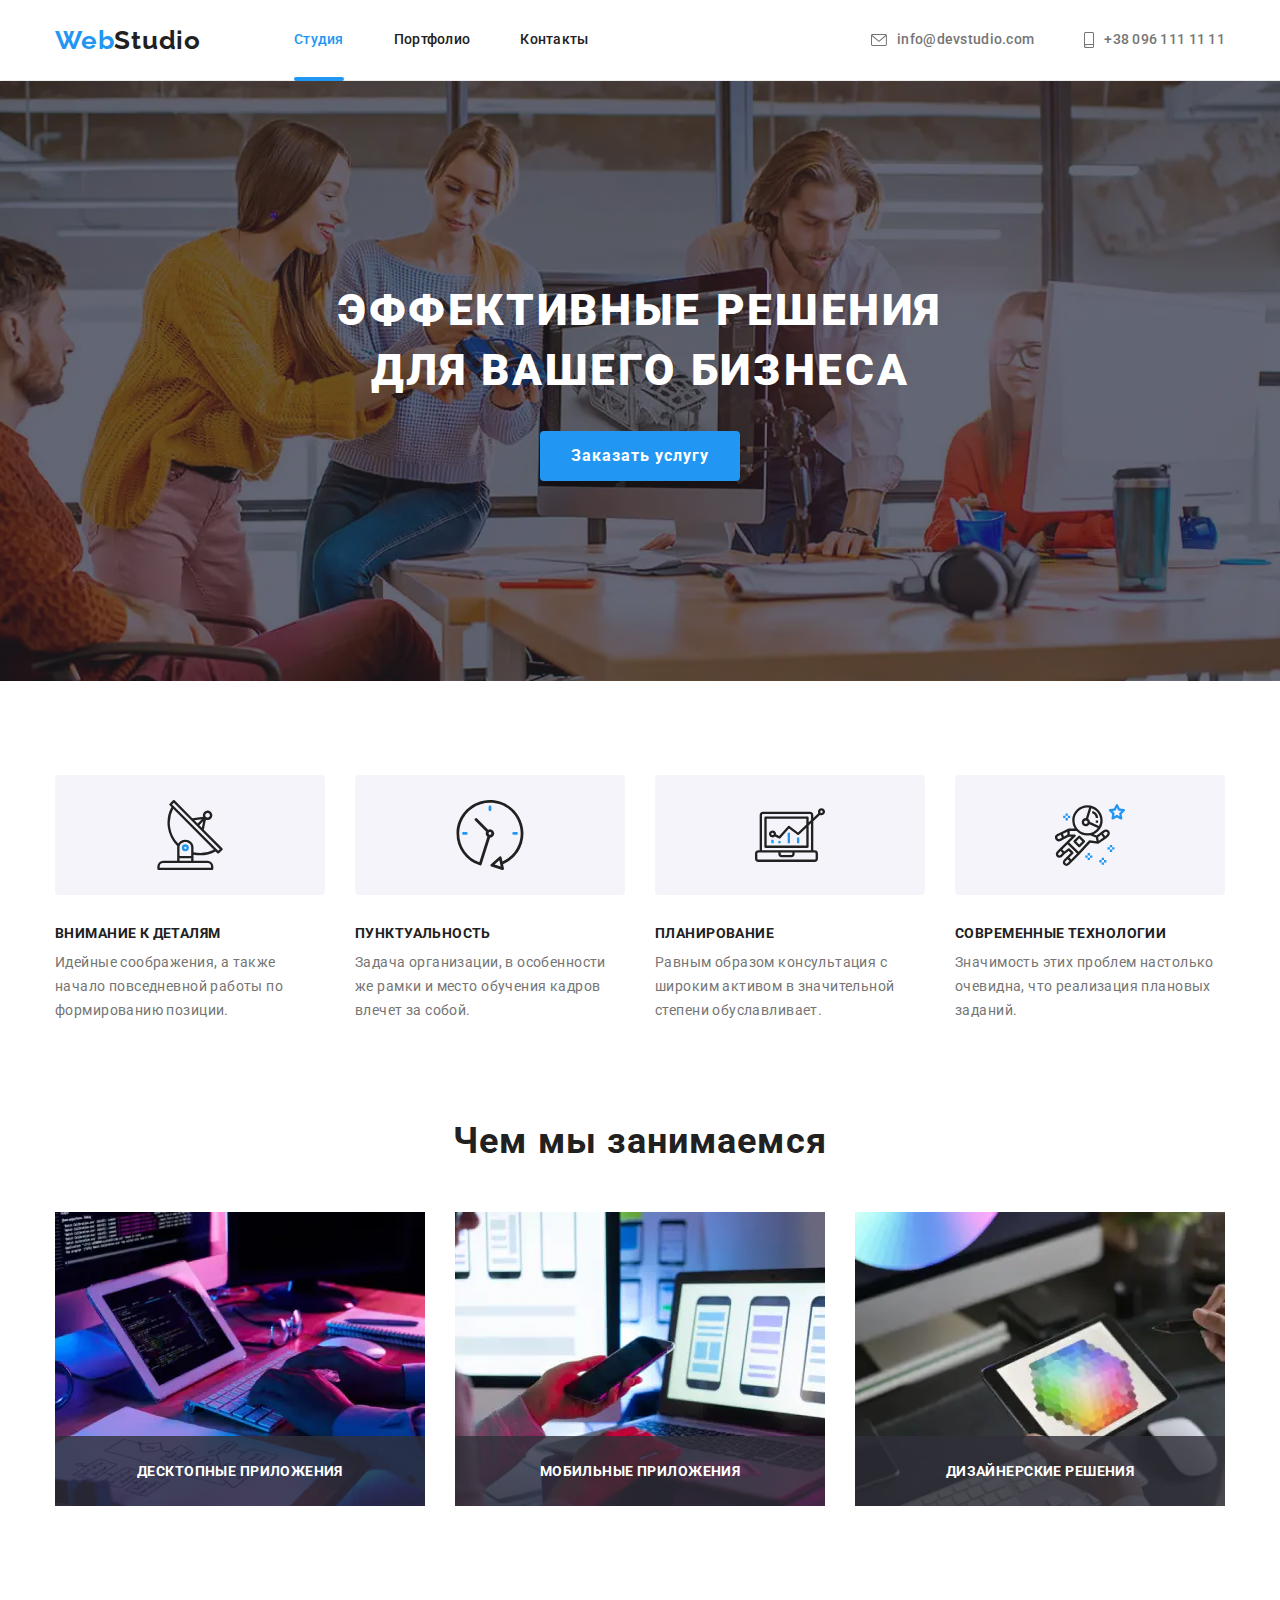
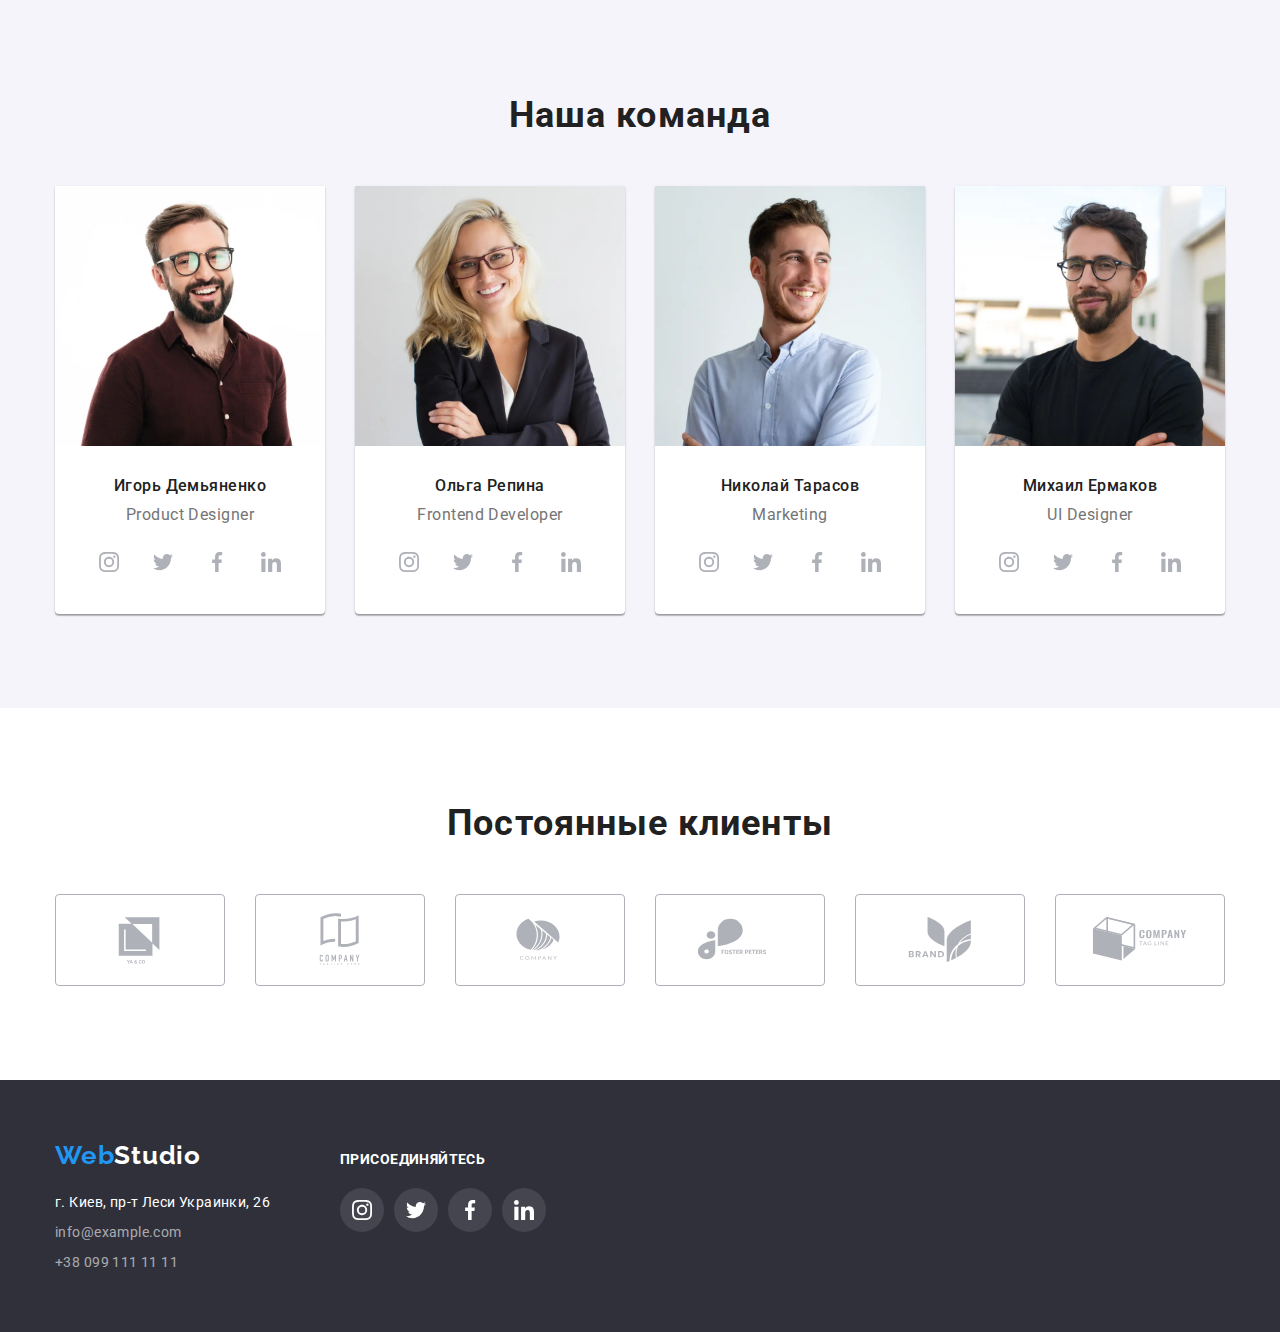
==== index.html @ 67940de2 "Initial commit" ====
<!DOCTYPE html>
<html lang="ru">
	<head>
		<meta charset="UTF-8" />
		<meta http-equiv="X-UA-Compatible" content="IE=edge" />
		<meta name="viewport" content="width=device-width, initial-scale=1.0" />
		<!-- Include modern-normalize -->
		<link
			rel="stylesheet"
			href="https://cdnjs.cloudflare.com/ajax/libs/modern-normalize/1.0.0/modern-normalize.min.css"
		/>
		<!-- Include fonts -->
		<link rel="preconnect" href="https://fonts.googleapis.com" />
		<link rel="preconnect" href="https://fonts.gstatic.com" crossorigin />
		<link
			href="https://fonts.googleapis.com/css2?family=Raleway:wght@700&family=Roboto:wght@400;500;700;900&display=swap"
			rel="stylesheet"
		/>
		<!-- Include my stylesheet -->
		<link rel="stylesheet" href="styles/styles.css" />
		<title>Студия</title>
	</head>
	<body>
		<!--Header-->
		<header class="header">
			<div class="container header-container">
				<nav class="nav">
					<a href="./index.html" class="logo" lang="en">
						<span class="logo-color">Web</span>Studio
					</a>
					<ul class="list nav-list">
						<li class="nav-list-item"><a href="./index.html" class="link nav-link current">Студия</a></li>
						<li class="nav-list-item"><a href="./portfolio.html" class="link nav-link">Портфолио</a></li>
						<li class="nav-list-item"><a href="#contacts" class="link nav-link">Контакты</a></li>
					</ul>
				</nav>
				<ul class="list header-contact-list">
					<li class="header-contact-item">
						<a href="mailto:info@devstudio.com" class="link header-mail" lang="en">
							<svg class="icon header-contact-icon" width="16" height="12">
								<use href="./images/sprite/icons.svg#icon-mail"></use>
							</svg>
							info@devstudio.com
						</a>
					</li>
					<li class="header-contact-item">
						<a href="tel:+380961111111" class="link header-phone">
							<svg class="icon header-contact-icon" width="10" height="16">
								<use href="./images/sprite/icons.svg#icon-phone"></use>
							</svg>
							+38 096 111 11 11
						</a>
					</li>
				</ul>
			</div>
		</header>
		<!--Main container-->
		<main class="main">
			<!--Hero section-->
			<section class="hero-section">
				<div class="container">
					<h1 class="hero-title">Эффективные решения для вашего бизнеса</h1>
					<button type="button" class="btn modal-btn" data-modal-open>Заказать услугу</button>
				</div>
			</section>
			<!--peculiarities list-->
			<section class="section peculiarities-section">
				<div class="container">
					<ul class="list peculiarities-list">
						<li class="peculiarities-list-item">
							<div class="peculiarities-icon-conteiner">
								<svg class="peculiarities-icon" width="70" height="70">
									<use href="./images/sprite/icons.svg#icon-peculiarities1"></use>
								</svg>
							</div>
							<h3 class="peculiarities-title">Внимание к деталям</h3>
							<p class="peculiarities-text">
								Идейные соображения, а также начало повседневной работы по формированию позиции.
							</p>
						</li>
						<li class="peculiarities-list-item">
							<div class="peculiarities-icon-conteiner">
								<svg class="peculiarities-icon" width="70" height="70">
									<use href="./images/sprite/icons.svg#icon-peculiarities2"></use>
								</svg>
							</div>
							<h3 class="peculiarities-title">Пунктуальность</h3>
							<p class="peculiarities-text">
								Задача организации, в особенности же рамки и место обучения кадров влечет за собой.
							</p>
						</li>
						<li class="peculiarities-list-item">
							<div class="peculiarities-icon-conteiner">
								<svg class="peculiarities-icon" width="70" height="70">
									<use href="./images/sprite/icons.svg#icon-peculiarities3"></use>
								</svg>
							</div>
							<h3 class="peculiarities-title">Планирование</h3>
							<p class="peculiarities-text">
								Равным образом консультация с широким активом в значительной степени обуславливает.
							</p>
						</li>
						<li class="peculiarities-list-item">
							<div class="peculiarities-icon-conteiner">
								<svg class="peculiarities-icon" width="70" height="70">
									<use href="./images/sprite/icons.svg#icon-peculiarities4"></use>
								</svg>
							</div>
							<h3 class="peculiarities-title">Современные технологии</h3>
							<p class="peculiarities-text">
								Значимость этих проблем настолько очевидна, что реализация плановых заданий.
							</p>
						</li>
					</ul>
				</div>
			</section>
			<!--activity section-->
			<section class="section activity-section">
				<div class="container">
					<h2 class="section-title">Чем мы занимаемся</h2>
					<ul class="list activity-list">
						<li class="activity-item">
							<img src="./images/activity/activity_img_1.webp" alt="Процесс кодинга" class="activity-img" />
							<div class="activity-overlay">
								<h3 class="activity-item-title">Десктопные приложения</h3>
							</div>
						</li>
						<li class="activity-item">
							<img src="./images/activity/activity_img_2.webp" alt="Выбор дизайна" class="activity-img" />
							<div class="activity-overlay">
								<h3 class="activity-item-title">Мобильные приложения</h3>
							</div>
						</li>
						<li class="activity-item">
							<img src="./images/activity/activity_img_3.webp" alt="Подбор цвета" class="activity-img" />
							<div class="activity-overlay">
								<h3 class="activity-item-title">Дизайнерские решения</h3>
							</div>
						</li>
					</ul>
				</div>
			</section>
			<!--section team-->
			<section class="section team-section">
				<div class="container"></div>
				<h2 class="section-title">Наша команда</h2>
				<ul class="list team-list">
					<li class="team-item">
						<img src="./images/employee/employee_photo_1.webp" alt="Игорь Демьяненко" class="employee-photo" />
						<h3 class="employee-name">Игорь Демьяненко</h3>
						<p class="profession" lang="en">Product Designer</p>
						<ul class="list social-list">
							<li class="social-item">
								<a class="link social-link" href="#" target="_blank" rel="noopener noreferrer">
									<svg class="icon team-social-icon" width="20" height="20">
										<use href="./images/sprite/icons.svg#icon-instagram"></use>
									</svg>
								</a>
							</li>
							<li class="social-item">
								<a class="link social-link" href="#" target="_blank" rel="noopener noreferrer">
									<svg class="icon team-social-icon" width="20" height="20">
										<use href="./images/sprite/icons.svg#icon-twitter"></use>
									</svg>
								</a>
							</li>
							<li class="social-item">
								<a class="link social-link" href="#" target="_blank" rel="noopener noreferrer">
									<svg class="icon team-social-icon" width="20" height="20">
										<use href="./images/sprite/icons.svg#icon-facebook"></use>
									</svg>
								</a>
							</li>
							<li class="social-item">
								<a class="link social-link" href="#" target="_blank" rel="noopener noreferrer">
									<svg class="icon team-social-icon" width="20" height="20">
										<use href="./images/sprite/icons.svg#icon-linkedin"></use>
									</svg>
								</a>
							</li>
						</ul>
					</li>
					<li class="team-item">
						<img src="./images/employee/employee_photo_2.webp" alt="Ольга Репина" class="employee-photo" />
						<h3 class="employee-name">Ольга Репина</h3>
						<p class="profession" lang="en">Frontend Developer</p>
						<ul class="list social-list">
							<li class="social-item">
								<a class="link social-link" href="#" target="_blank" rel="noopener noreferrer">
									<svg class="icon team-social-icon" width="20" height="20">
										<use href="./images/sprite/icons.svg#icon-instagram"></use>
									</svg>
								</a>
							</li>
							<li class="social-item">
								<a class="link social-link" href="#" target="_blank" rel="noopener noreferrer">
									<svg class="icon team-social-icon" width="20" height="20">
										<use href="./images/sprite/icons.svg#icon-twitter"></use>
									</svg>
								</a>
							</li>
							<li class="social-item">
								<a class="link social-link" href="#" target="_blank" rel="noopener noreferrer">
									<svg class="icon team-social-icon" width="20" height="20">
										<use href="./images/sprite/icons.svg#icon-facebook"></use>
									</svg>
								</a>
							</li>
							<li class="social-item">
								<a class="link social-link" href="#" target="_blank" rel="noopener noreferrer">
									<svg class="icon team-social-icon" width="20" height="20">
										<use href="./images/sprite/icons.svg#icon-linkedin"></use>
									</svg>
								</a>
							</li>
						</ul>
					</li>
					<li class="team-item">
						<img src="./images/employee/employee_photo_3.webp" alt="Николай Тарасов" class="employee-photo" />
						<h3 class="employee-name">Николай Тарасов</h3>
						<p class="profession" lang="en">Marketing</p>
						<ul class="list social-list">
							<li class="social-item">
								<a class="link social-link" href="#" target="_blank" rel="noopener noreferrer">
									<svg class="icon team-social-icon" width="20" height="20">
										<use href="./images/sprite/icons.svg#icon-instagram"></use>
									</svg>
								</a>
							</li>
							<li class="social-item">
								<a class="link social-link" href="#" target="_blank" rel="noopener noreferrer">
									<svg class="icon team-social-icon" width="20" height="20">
										<use href="./images/sprite/icons.svg#icon-twitter"></use>
									</svg>
								</a>
							</li>
							<li class="social-item">
								<a class="link social-link" href="#" target="_blank" rel="noopener noreferrer">
									<svg class="icon team-social-icon" width="20" height="20">
										<use href="./images/sprite/icons.svg#icon-facebook"></use>
									</svg>
								</a>
							</li>
							<li class="social-item">
								<a class="link social-link" href="#" target="_blank" rel="noopener noreferrer">
									<svg class="icon team-social-icon" width="20" height="20">
										<use href="./images/sprite/icons.svg#icon-linkedin"></use>
									</svg>
								</a>
							</li>
						</ul>
					</li>
					<li class="team-item">
						<img src="./images/employee/employee_photo_4.webp" alt="Михаил Ермаков" class="employee-photo" />
						<h3 class="employee-name">Михаил Ермаков</h3>
						<p class="profession" lang="en">UI Designer</p>
						<ul class="list social-list">
							<li class="social-item">
								<a class="link social-link" href="#" target="_blank" rel="noopener noreferrer">
									<svg class="icon team-social-icon" width="20" height="20">
										<use href="./images/sprite/icons.svg#icon-instagram"></use>
									</svg>
								</a>
							</li>
							<li class="social-item">
								<a class="link social-link" href="#" target="_blank" rel="noopener noreferrer">
									<svg class="icon team-social-icon" width="20" height="20">
										<use href="./images/sprite/icons.svg#icon-twitter"></use>
									</svg>
								</a>
							</li>
							<li class="social-item">
								<a class="link social-link" href="#" target="_blank" rel="noopener noreferrer">
									<svg class="icon team-social-icon" width="20" height="20">
										<use href="./images/sprite/icons.svg#icon-facebook"></use>
									</svg>
								</a>
							</li>
							<li class="social-item">
								<a class="link social-link" href="#" target="_blank" rel="noopener noreferrer">
									<svg class="icon team-social-icon" width="20" height="20">
										<use href="./images/sprite/icons.svg#icon-linkedin"></use>
									</svg>
								</a>
							</li>
						</ul>
					</li>
				</ul>
			</section>
			<!-- client section -->
			<section class="section">
				<div class="container">
					<h2 class="section-title">Постоянные клиенты</h2>
					<ul class="list client-list">
						<li class="client-item">
							<a class="client-link" href="#" target="_blank" rel="noopener noreferrer">
								<svg class="client-icon" width="106" height="60">
									<use href="./images/sprite/icons.svg#icon-client1"></use>
								</svg>
							</a>
						</li>
						<li class="client-item">
							<a class="client-link" href="#" target="_blank" rel="noopener noreferrer">
								<svg class="client-icon" width="106" height="60">
									<use href="./images/sprite/icons.svg#icon-client2"></use>
								</svg>
							</a>
						</li>
						<li class="client-item">
							<a class="client-link" href="#" target="_blank" rel="noopener noreferrer">
								<svg class="client-icon" width="106" height="60">
									<use href="./images/sprite/icons.svg#icon-client3"></use>
								</svg>
							</a>
						</li>
						<li class="client-item">
							<a class="client-link" href="#" target="_blank" rel="noopener noreferrer">
								<svg class="client-icon" width="106" height="60">
									<use href="./images/sprite/icons.svg#icon-client4"></use>
								</svg>
							</a>
						</li>
						<li class="client-item">
							<a class="client-link" href="#" target="_blank" rel="noopener noreferrer">
								<svg class="client-icon" width="106" height="60">
									<use href="./images/sprite/icons.svg#icon-client5"></use>
								</svg>
							</a>
						</li>
						<li class="client-item">
							<a class="client-link" href="#" target="_blank" rel="noopener noreferrer">
								<svg class="client-icon" width="106" height="60">
									<use href="./images/sprite/icons.svg#icon-client6"></use>
								</svg>
							</a>
						</li>
					</ul>
				</div>
			</section>
		</main>
		<!--Footer-->
		<footer class="footer">
			<div class="container footer-container">
				<div class="footer-contacts">
					<a href="./index.html" class="logo footer-logo" lang="en">
						<span class="logo-color">Web</span>Studio
					</a>
					<address class="studio-address" id="contacts">
						<ul class="list footer-list">
							<li class="footer-list-item">
								<a
									href="https://goo.gl/maps/4ytS35TBkh3mrS6fA"
									target="_blank"
									rel="noopener noreferrer"
									class="link address"
								>
									г. Киев, пр-т Леси Украинки, 26
								</a>
							</li>
							<li class="footer-list-item">
								<a href="mailto:info@example.com" class="link footer-mail" lang="en">info@example.com</a>
							</li>
							<li class="footer-list-item">
								<a href="tel:+380991111111" class="link footer-phone">+38 099 111 11 11</a>
							</li>
						</ul>
					</address>
				</div>
				<div class="footer-social">
					<h3 class="footer-social-title">присоединяйтесь</h3>
					<ul class="list social-list">
						<li class="social-item">
							<a class="link social-link" href="#" target="_blank" rel="noopener noreferrer">
								<svg class="icon footer-social-icon" width="20" height="20">
									<use href="./images/sprite/icons.svg#icon-instagram"></use>
								</svg>
							</a>
						</li>
						<li class="social-item">
							<a class="link social-link" href="#" target="_blank" rel="noopener noreferrer">
								<svg class="icon footer-social-icon" width="20" height="20">
									<use href="./images/sprite/icons.svg#icon-twitter"></use>
								</svg>
							</a>
						</li>
						<li class="social-item">
							<a class="link social-link" href="#" target="_blank" rel="noopener noreferrer">
								<svg class="icon footer-social-icon" width="20" height="20">
									<use href="./images/sprite/icons.svg#icon-facebook"></use>
								</svg>
							</a>
						</li>
						<li class="social-item">
							<a class="link social-link" href="#" target="_blank" rel="noopener noreferrer">
								<svg class="icon footer-social-icon" width="20" height="20">
									<use href="./images/sprite/icons.svg#icon-linkedin"></use>
								</svg>
							</a>
						</li>
					</ul>
				</div>
			</div>
		</footer>
		<!-- backdrop and modal window -->
		<div class="backdrop is-hidden" data-modal>
			<div class="modal-window">
				<button class="close-modal" type="button" data-modal-close>
					<svg class="icon footer-social-icon" width="18" height="18">
						<use href="./images/sprite/icons.svg#icon-close"></use>
					</svg>
				</button>
			</div>
		</div>
		<!-- Include js -->
		<script src="./js/modal.js"></script>
	</body>
</html>
---- styles/styles.css ----
/* CSS variables */
:root {
	--main-text-color: #212121;
	--hover-link-color: #2196f3;
	--white: #ffffff;
	--dark-bg: #2f303a;
	--grey-text-color: #757575;
	--team-section-bg: #f5f4fa;
	--client-icon: #afb1b8;
	/* animation variables */
	--anim-dur: 250ms;
	--anim-func: cubic-bezier(0.4, 0, 0.2, 1);
}
/* Global styles */
*,
*::before,
*::after {
	margin: 0;
	padding: 0;
}
body {
	font-family: "Roboto", sans-serif;
	font-style: normal;
	color: var(--main-text-color);
}
.link {
	color: var(--main-text-color);
	outline: none;
	text-decoration: none;
	transition: color var(--anim-dur) var(--anim-func);
}
.link:hover,
.link:focus {
	color: var(--hover-link-color);
}
.btn {
	cursor: pointer;
}
.container {
	width: 1200px;
	margin: 0 auto;
	padding: 0 15px;
}
.section {
	padding: 94px 0;
}
.section:last-child {
	padding-bottom: 94px;
}
.list {
	list-style-type: none;
	padding: 0;
}
.social-list {
	display: flex;
	max-width: 206px;
}
.peculiarities-list-item:not(:first-child),
.activity-item:not(:first-child),
.team-item:not(:first-child),
.client-item:not(:first-child) {
	margin-left: 30px;
}
.social-item:not(:first-child) {
	margin-left: 10px;
}
.icon {
	display: block;
	line-height: 1;
}
.section-title {
	font-weight: 700;
	font-size: 36px;
	line-height: 1.17;
	text-align: center;
	letter-spacing: 0.03em;
	margin-bottom: 50px;
}
.social-link {
	display: block;
	background-color: rgba(255, 255, 255, 0.1);
	border-radius: 50%;
	padding: 12px;
	outline: none;
	transition: background-color var(--anim-dur) var(--anim-func);
}
.social-link:hover,
.social-link:focus {
	background-color: var(--hover-link-color);
}
/* Header styles */
.header {
	border-bottom: 1px solid #ececec;
}
.header-container {
	display: flex;
	align-items: center;
	justify-content: space-between;
}
.logo {
	font-family: "Raleway", sans-serif;
	font-weight: 700;
	font-size: 26px;
	line-height: 1.19;
	letter-spacing: 0.03em;
	color: var(--main-text-color);
	text-decoration: none;
}
.logo-color {
	color: var(--hover-link-color);
}
.nav {
	display: flex;
	align-items: center;
	min-height: 31px;
}
.nav-list {
	display: flex;
	margin-left: 93px;
}
.nav-list-item:not(:first-child) {
	margin-left: 50px;
}
.nav-link {
	display: block;
	font-weight: 500;
	font-size: 14px;
	line-height: 1.14;
	letter-spacing: 0.02em;
	padding: 32px 0;
}
.current {
	color: var(--hover-link-color);
	position: relative;
}
.current::after {
	content: "";
	position: absolute;
	bottom: -1px;
	left: 0;
	width: 100%;
	height: 4px;
	background: var(--hover-link-color);
	border-radius: 2px;
}
.header-contact-list {
	display: flex;
}
.header-contact-item:not(:first-child) {
	margin-left: 50px;
}
.header-contact-icon {
	margin-right: 10px;
	fill: var(--grey-text-color);
	transition: fill var(--anim-dur) var(--anim-func);
}
.link:hover .header-contact-icon,
.link:focus .header-contact-icon {
	fill: var(--hover-link-color);
}
.header-mail,
.header-phone {
	display: flex;
	align-items: center;
	font-weight: 500;
	font-size: 14px;
	line-height: 1.14;
	letter-spacing: 0.02em;
	color: var(--grey-text-color);
}
/* Main section styles */
/* Order section */
.hero-section {
	background-image: linear-gradient(rgba(47, 48, 58, 0.4), rgba(47, 48, 58, 0.4)), url(../images/hero/hero-bg.webp);
	background-repeat: no-repeat;
	background-position: center;
	background-size: cover;
	background-color: #c4c4c4;
	padding: 200px 0;
	max-width: 1600px;
	margin: 0 auto;
}
.hero-title {
	width: 696px;
	font-weight: 900;
	font-size: 44px;
	line-height: 1.36;
	text-align: center;
	letter-spacing: 0.06em;
	text-transform: uppercase;
	color: var(--white);
	margin: 0 auto;
}
.modal-btn {
	display: block;
	width: 200px;
	height: 50px;
	background-color: var(--hover-link-color);
	box-shadow: 0px 4px 4px rgba(0, 0, 0, 0.15);
	border: none;
	border-radius: 4px;
	font-weight: 700;
	font-size: 16px;
	line-height: 1.88;
	text-align: center;
	letter-spacing: 0.06em;
	color: var(--white);
	margin: 30px auto 0 auto;
	transition: background-color var(--anim-dur) var(--anim-func);
}
.modal-btn:hover {
	background-color: #188ce8;
}
/* Peculiarities list */
.peculiarities-section {
	padding-bottom: 0;
}
.peculiarities-list {
	display: flex;
}
.peculiarities-list-item {
	max-width: 270px;
}
.peculiarities-icon-conteiner {
	display: flex;
	padding: 25px 100px;
	background: #f5f4fa;
	border-radius: 4px;
}
.peculiarities-icon {
	display: block;
}
.peculiarities-title {
	font-weight: 700;
	font-size: 14px;
	line-height: 1.15;
	letter-spacing: 0.03em;
	text-transform: uppercase;
	margin-top: 30px;
}
.peculiarities-text {
	font-size: 14px;
	line-height: 1.71;
	letter-spacing: 0.03em;
	color: var(--grey-text-color);
	margin-top: 10px;
	min-height: 75px;
}
/* activity section */
.activity-list {
	display: flex;
	flex-basis: 100%;
}
.activity-item {
	position: relative;
}
.activity-img {
	display: block;
	width: 100%;
	height: auto;
}
.activity-overlay {
	position: absolute;
	left: 0;
	bottom: 0;
	width: 100%;
	padding: 27px 0;
	background: rgba(47, 48, 58, 0.8);
}
.activity-item-title {
	font-weight: 700;
	font-size: 14px;
	line-height: 16px;
	text-align: center;
	letter-spacing: 0.03em;
	text-transform: uppercase;
	color: var(--white);
}
/* team section */
.team-section {
	display: flex;
	flex-direction: column;
	align-items: center;
	background: var(--team-section-bg);
	min-width: 100%;
}
.team-list {
	display: flex;
}
.team-item {
	max-width: 270px;
	background: var(--white);
	/* material shadow v1 */
	box-shadow: 0px 1px 3px rgba(0, 0, 0, 0.12), 0px 1px 1px rgba(0, 0, 0, 0.14), 0px 2px 1px rgba(0, 0, 0, 0.2);
	border-radius: 0px 0px 4px 4px;
	padding-bottom: 30px;
}
.employee-photo {
	display: block;
	width: 100%;
	height: auto;
}
.employee-name {
	font-weight: 500;
	font-size: 16px;
	line-height: 1.19;
	text-align: center;
	letter-spacing: 0.03em;
	margin-top: 30px;
}
.profession {
	font-size: 16px;
	line-height: 1.19;
	text-align: center;
	letter-spacing: 0.03em;
	color: var(--grey-text-color);
	margin-top: 10px;
}
.team-item .social-list {
	margin: 16px auto 0;
}
.team-social-icon {
	fill: var(--client-icon);
	transition: fill var(--anim-dur) var(--anim-func);
}
/* client section */
.client-list {
	display: flex;
	align-items: center;
}
.team-item .social-link:hover .team-social-icon,
.team-item .social-link:focus .team-social-icon {
	fill: var(--white);
}
/* client section */
.client-item {
	width: 170px;
	height: 92px;
}
.client-link {
	border: 1px solid var(--client-icon);
	border-radius: 4px;
	display: flex;
	align-items: center;
	justify-content: center;
	outline: none;
	width: 100%;
	height: 100%;
	transition: border-color var(--anim-dur) var(--anim-func);
}
.client-link:hover,
.client-link:focus {
	border-color: var(--hover-link-color);
}
.client-icon {
	fill: var(--client-icon);
	transition: fill var(--anim-dur) var(--anim-func);
}
.client-link:hover .client-icon,
.client-link:focus .client-icon {
	fill: var(--hover-link-color);
}
/* Portfolio */
.portfolio-section {
	flex-direction: column;
	align-items: center;
}
.portfolio-title {
	display: none;
}
.filter-list {
	display: flex;
	justify-content: center;
}
.filter-list-item:not(:first-child) {
	margin-left: 8px;
}
.filter-btn {
	background-color: #f5f4fa;
	border: none;
	outline: none;
	border-radius: 4px;
	font-family: inherit;
	font-style: inherit;
	font-weight: 500;
	font-size: 16px;
	line-height: 1.62;
	text-align: center;
	letter-spacing: 0.03em;
	color: var(--main-text-color);
	padding: 6px 22px;
	box-shadow: none;
	transition: background-color var(--anim-dur) var(--anim-func), box-shadow var(--anim-dur) var(--anim-func),
		color var(--anim-dur) var(--anim-func);
}
.filter-btn:hover,
.filter-btn:focus {
	background-color: var(--hover-link-color);
	/* shadow-middle */
	box-shadow: 0px 3px 1px rgba(0, 0, 0, 0.1), 0px 1px 2px rgba(0, 0, 0, 0.08), 0px 2px 2px rgba(0, 0, 0, 0.12);
	color: var(--white);
}
.project-list {
	display: flex;
	flex-wrap: wrap;
	margin-top: 50px;
}
.project-list-item {
	flex-basis: 370px;
	max-width: 370px;
	border: 1px solid #eeeeee;
}
.project-list-item:not(:nth-child(3n + 1)) {
	margin-left: 30px;
}
.project-list-item:nth-child(n + 4) {
	margin-top: 30px;
}
.project-link {
	display: block;
	text-decoration: none;
	outline: none;
	color: var(--main-text-color);
	box-shadow: none;
	transition: box-shadow var(--anim-dur) var(--anim-func);
}
.project-link:hover,
.project-link:focus {
	box-shadow: 0px 1px 1px rgba(0, 0, 0, 0.12), 0px 4px 4px rgba(0, 0, 0, 0.06), 1px 4px 6px rgba(0, 0, 0, 0.16);
}
.project-img-wrap {
	position: relative;
	overflow: hidden;
}
.project-list-img {
	display: block;
	width: 100%;
	height: auto;
}
.project-overlay {
	position: absolute;
	top: 100%;
	left: 0;
	width: 100%;
	height: 100%;
	padding: 63px 24px;
	background: rgba(33, 150, 243, 0.9);
	transform: translateY(0);
	transition: transform var(--anim-dur) var(--anim-func);
}
.project-link:hover .project-overlay,
.project-link:focus .project-overlay {
	transform: translateY(-100%);
}
.project-desc {
	font-size: 18px;
	line-height: 1.56;
	letter-spacing: 0.03em;
	color: var(--white);
}
.project-title-wrap {
	padding: 20px 24px;
}
.project-title {
	font-weight: 700;
	font-size: 18px;
	line-height: 2;
	letter-spacing: 0.06em;
}
.project-type {
	font-size: 16px;
	line-height: 1.88;
	letter-spacing: 0.03em;
	color: var(--grey-text-color);
	margin-top: 4px;
}
/* Footer styles */
.footer {
	background: var(--dark-bg);
	padding: 60px 0;
}
.footer-container {
	display: flex;
}
.footer-logo {
	color: var(--white);
}
.studio-address {
	font-style: normal;
	font-size: 14px;
	line-height: 1.71;
	letter-spacing: 0.03em;
	margin-top: 20px;
}
.footer-list-item {
	max-height: 21px;
}
.footer-list-item:not(:first-child) {
	margin-top: 9px;
}
.address {
	color: var(--white);
}
.footer-mail,
.footer-phone {
	color: rgba(255, 255, 255, 0.6);
}
.footer-social {
	padding-top: 12px;
	margin-left: 70px;
}
.footer-social-title {
	font-weight: 700;
	font-size: 14px;
	line-height: 1.14;
	letter-spacing: 0.03em;
	text-transform: uppercase;
	color: var(--white);
}
.footer-social > .social-list {
	margin-top: 20px;
}
.footer-social-icon {
	fill: var(--white);
}
/* backdrop */
.backdrop {
	width: 100vw;
	height: 100vh;
	background: rgba(0, 0, 0, 0.2);
	position: fixed;
	top: 0;
	left: 0;
	opacity: 1;
	transition: opacity var(--anim-dur) var(--anim-func);
}
.is-hidden {
	opacity: 0;
	pointer-events: none;
}
.modal-window {
	position: fixed;
	top: 50%;
	left: 50%;
	transform: translate(-50%, -50%);
	width: 528px;
	height: 581px;
	background-color: var(--white);
	box-shadow: 0px 1px 3px rgba(0, 0, 0, 0.12), 0px 1px 1px rgba(0, 0, 0, 0.14), 0px 2px 1px rgba(0, 0, 0, 0.2);
	border-radius: 4px;
}
.close-modal {
	padding: 5px;
	background: #ffffff;
	border: 1px solid rgba(0, 0, 0, 0.1);
	border-radius: 50%;
	position: absolute;
	right: 8px;
	top: 8px;
	cursor: pointer;
}
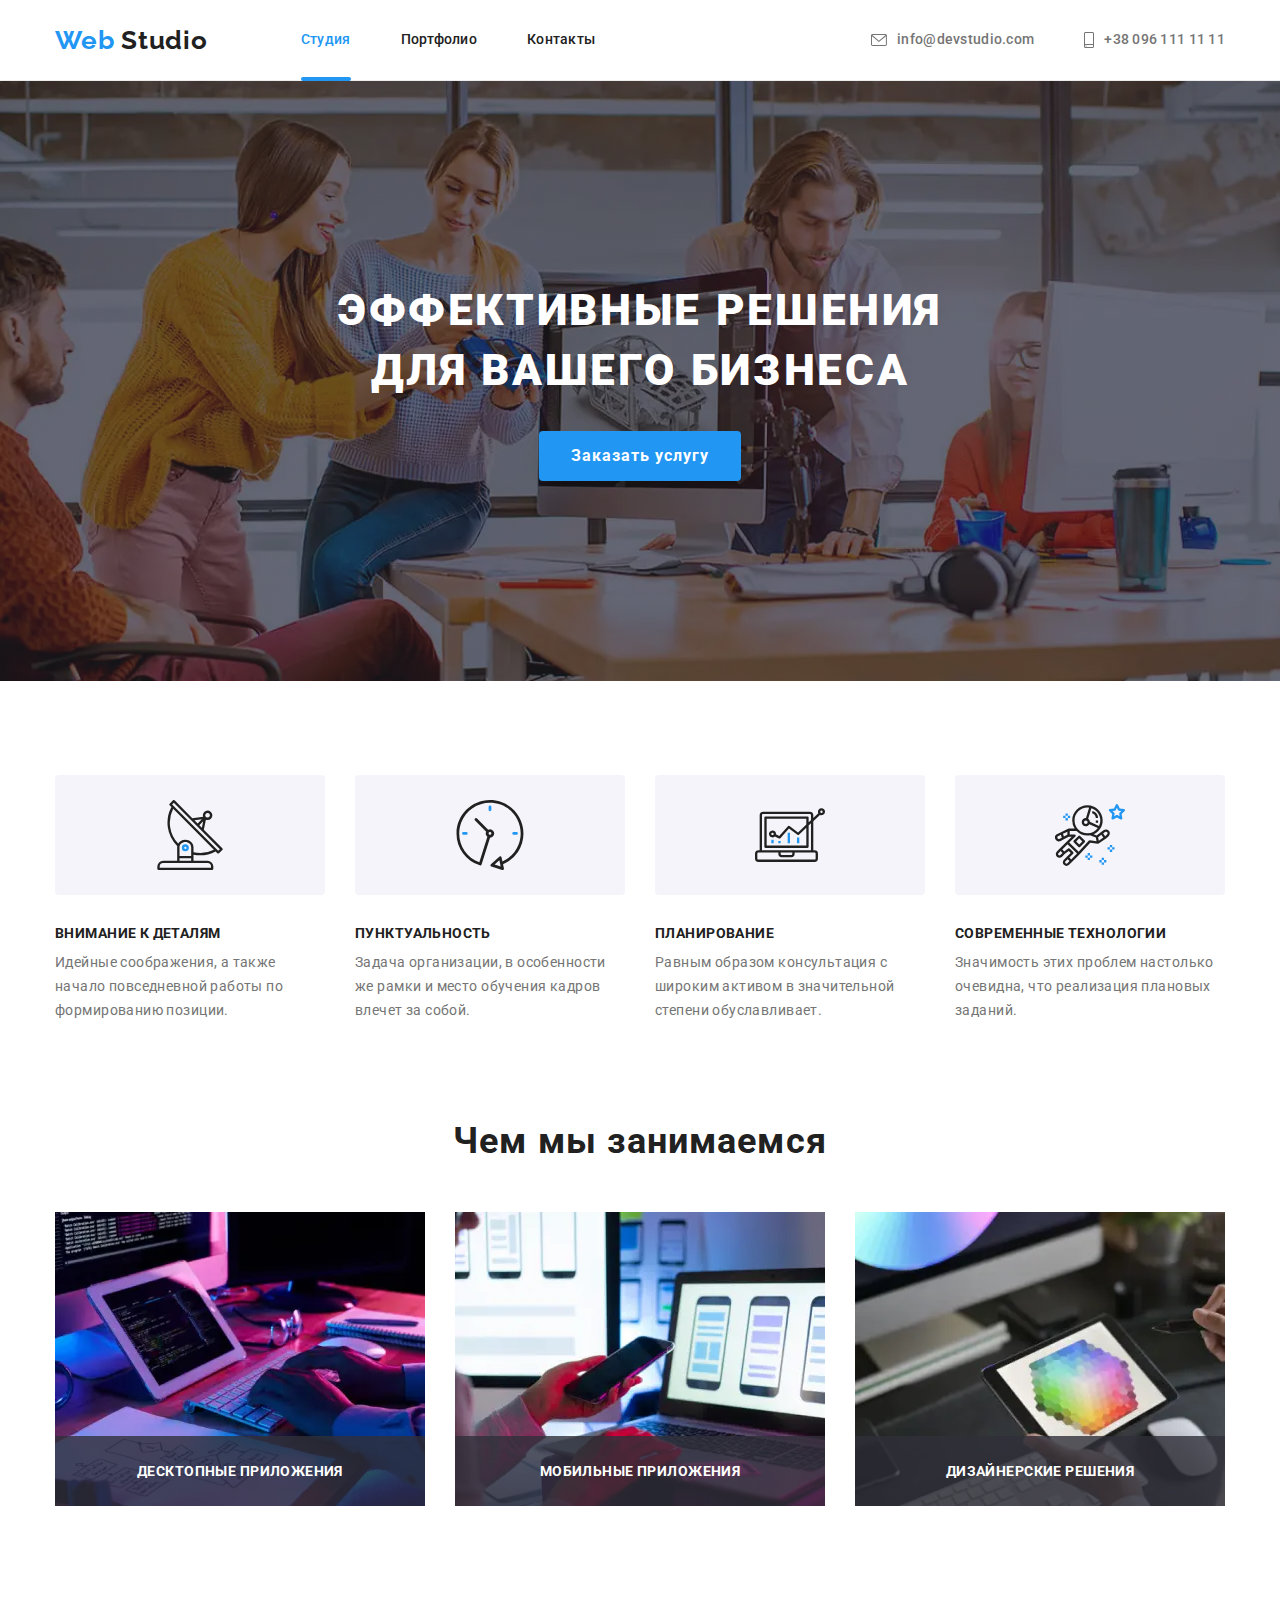
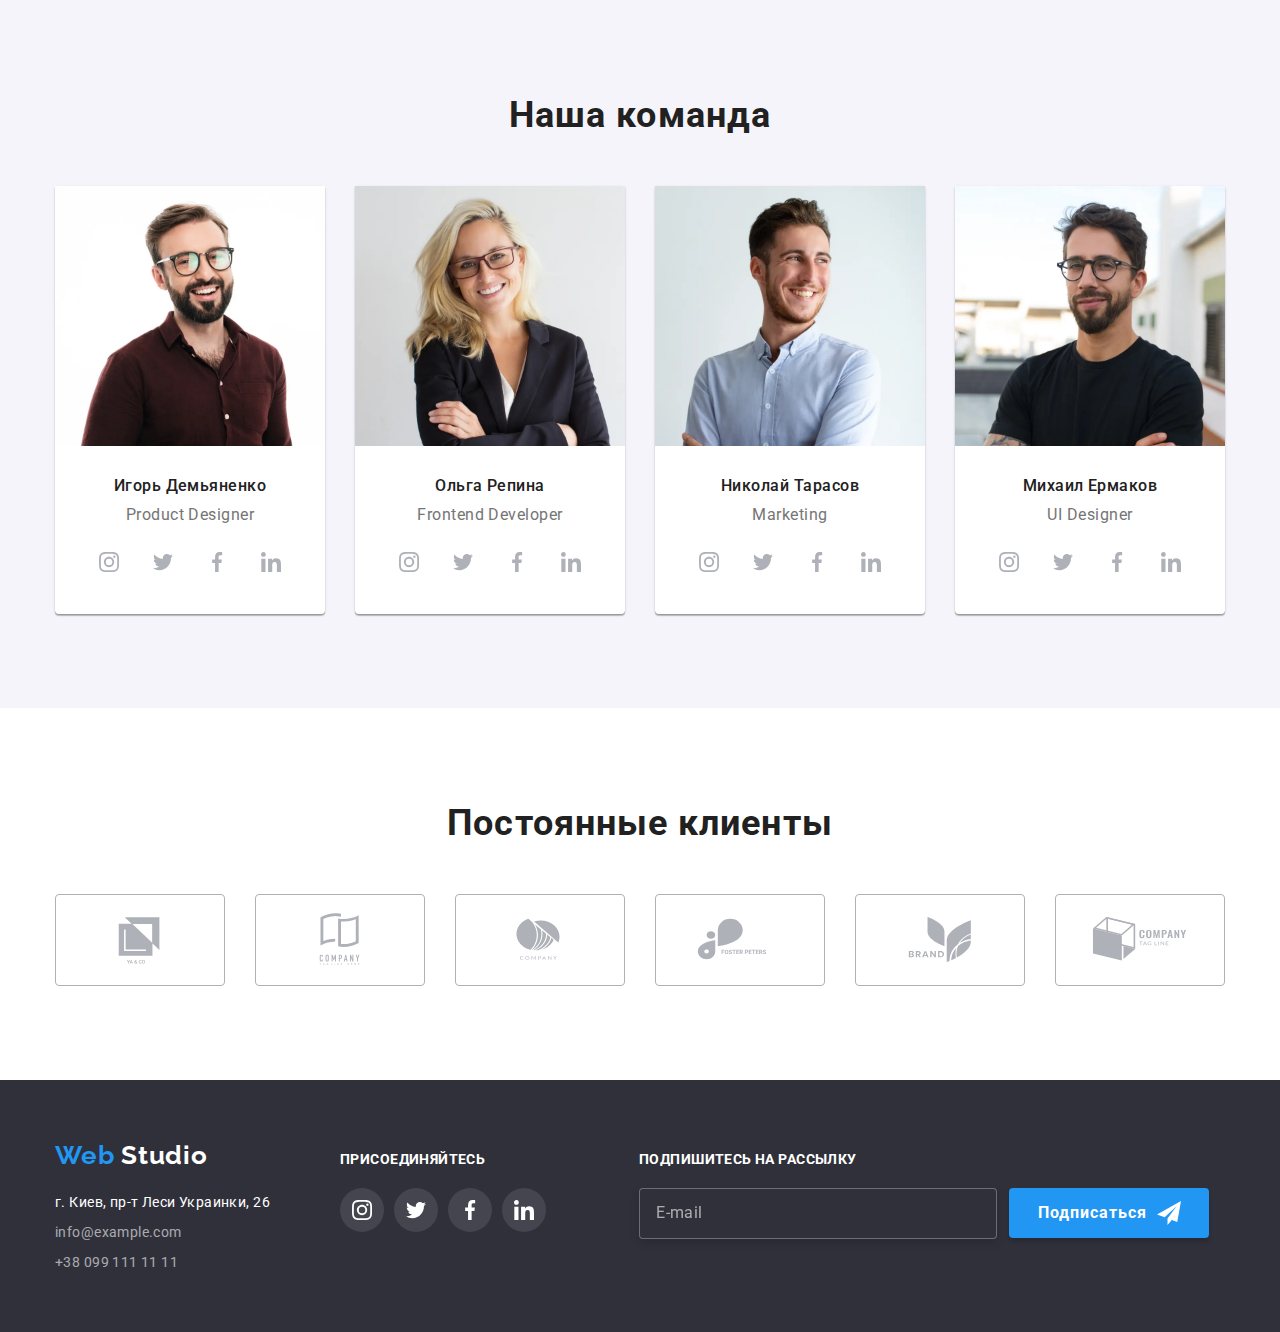
==== commit c5971dc0: "add sub form in footer" ====
--- a/index.html
+++ b/index.html
@@ -26,7 +26,8 @@
 			<div class="container header-container">
 				<nav class="nav">
 					<a href="./index.html" class="logo" lang="en">
-						<span class="logo-color">Web</span>Studio
+						<span class="logo-color">Web</span>
+						Studio
 					</a>
 					<ul class="list nav-list">
 						<li class="nav-list-item"><a href="./index.html" class="link nav-link current">Студия</a></li>
@@ -343,7 +344,8 @@
 			<div class="container footer-container">
 				<div class="footer-contacts">
 					<a href="./index.html" class="logo footer-logo" lang="en">
-						<span class="logo-color">Web</span>Studio
+						<span class="logo-color">Web</span>
+						Studio
 					</a>
 					<address class="studio-address" id="contacts">
 						<ul class="list footer-list">
@@ -399,6 +401,18 @@
 						</li>
 					</ul>
 				</div>
+				<form class="sub-form">
+					<label for="sub-email" class="sub-label">Подпишитесь на рассылку</label>
+					<div class="email-wrap">
+						<input type="email" name="email" placeholder="E-mail" class="sub-email" id="sub-email" required />
+						<button type="submit" class="btn sub-btn">
+							<span class="btn-desc">Подписаться</span>
+							<svg class="icon" width="24" height="24">
+								<use href="./images/sprite/icons.svg#icon-send"></use>
+							</svg>
+						</button>
+					</div>
+				</form>
 			</div>
 		</footer>
 		<!-- backdrop and modal window -->
--- a/styles/styles.css
+++ b/styles/styles.css
@@ -7,6 +7,7 @@
 	--grey-text-color: #757575;
 	--team-section-bg: #f5f4fa;
 	--client-icon: #afb1b8;
+	--hover-btn: #188ce8;
 	/* animation variables */
 	--anim-dur: 250ms;
 	--anim-func: cubic-bezier(0.4, 0, 0.2, 1);
@@ -35,6 +36,21 @@
 }
 .btn {
 	cursor: pointer;
+	background-color: var(--hover-link-color);
+	box-shadow: 0px 4px 4px rgba(0, 0, 0, 0.15);
+	border: none;
+	border-radius: 4px;
+	font-weight: 700;
+	font-size: 16px;
+	line-height: 1.88;
+	text-align: center;
+	letter-spacing: 0.06em;
+	color: var(--white);
+	transition: background-color var(--anim-dur) var(--anim-func);
+}
+.btn:hover,
+.btn:focus {
+	background-color: var(--hover-btn);
 }
 .container {
 	width: 1200px;
@@ -193,23 +209,8 @@
 }
 .modal-btn {
 	display: block;
-	width: 200px;
-	height: 50px;
-	background-color: var(--hover-link-color);
-	box-shadow: 0px 4px 4px rgba(0, 0, 0, 0.15);
-	border: none;
-	border-radius: 4px;
-	font-weight: 700;
-	font-size: 16px;
-	line-height: 1.88;
-	text-align: center;
-	letter-spacing: 0.06em;
-	color: var(--white);
-	margin: 30px auto 0 auto;
-	transition: background-color var(--anim-dur) var(--anim-func);
-}
-.modal-btn:hover {
-	background-color: #188ce8;
+	padding: 10px 32px;
+	margin: 30px auto 0;
 }
 /* Peculiarities list */
 .peculiarities-section {
@@ -481,6 +482,7 @@
 }
 .footer-container {
 	display: flex;
+	align-items: flex-start;
 }
 .footer-logo {
 	color: var(--white);
@@ -522,6 +524,52 @@
 }
 .footer-social-icon {
 	fill: var(--white);
+}
+.sub-form {
+	display: block;
+	padding-top: 12px;
+	margin-left: 93px;
+}
+.sub-label {
+	display: block;
+	font-weight: 700;
+	font-size: 14px;
+	line-height: 1.14;
+	letter-spacing: 0.03em;
+	text-transform: uppercase;
+	color: var(--white);
+	margin-bottom: 20px;
+}
+.email-wrap {
+	display: flex;
+	align-items: center;
+}
+.sub-email {
+	width: 358px;
+	padding: 15px 16px;
+	background-color: var(--dark-bg);
+	border: 1px solid rgba(255, 255, 255, 0.3);
+	filter: drop-shadow(0px 4px 4px rgba(0, 0, 0, 0.15));
+	border-radius: 4px;
+	outline: none;
+	color: var(--white);
+}
+.sub-email::placeholder {
+	color: rgba(255, 255, 255, 0.6);
+	letter-spacing: 0.03em;
+}
+.sub-email:hover,
+.sub-email:focus {
+	border-color: var(--hover-link-color);
+}
+.sub-btn {
+	padding: 10px 28px 10px 29px;
+	margin-left: 12px;
+	display: flex;
+	align-items: center;
+}
+.btn-desc {
+	margin-right: 10px;
 }
 /* backdrop */
 .backdrop {
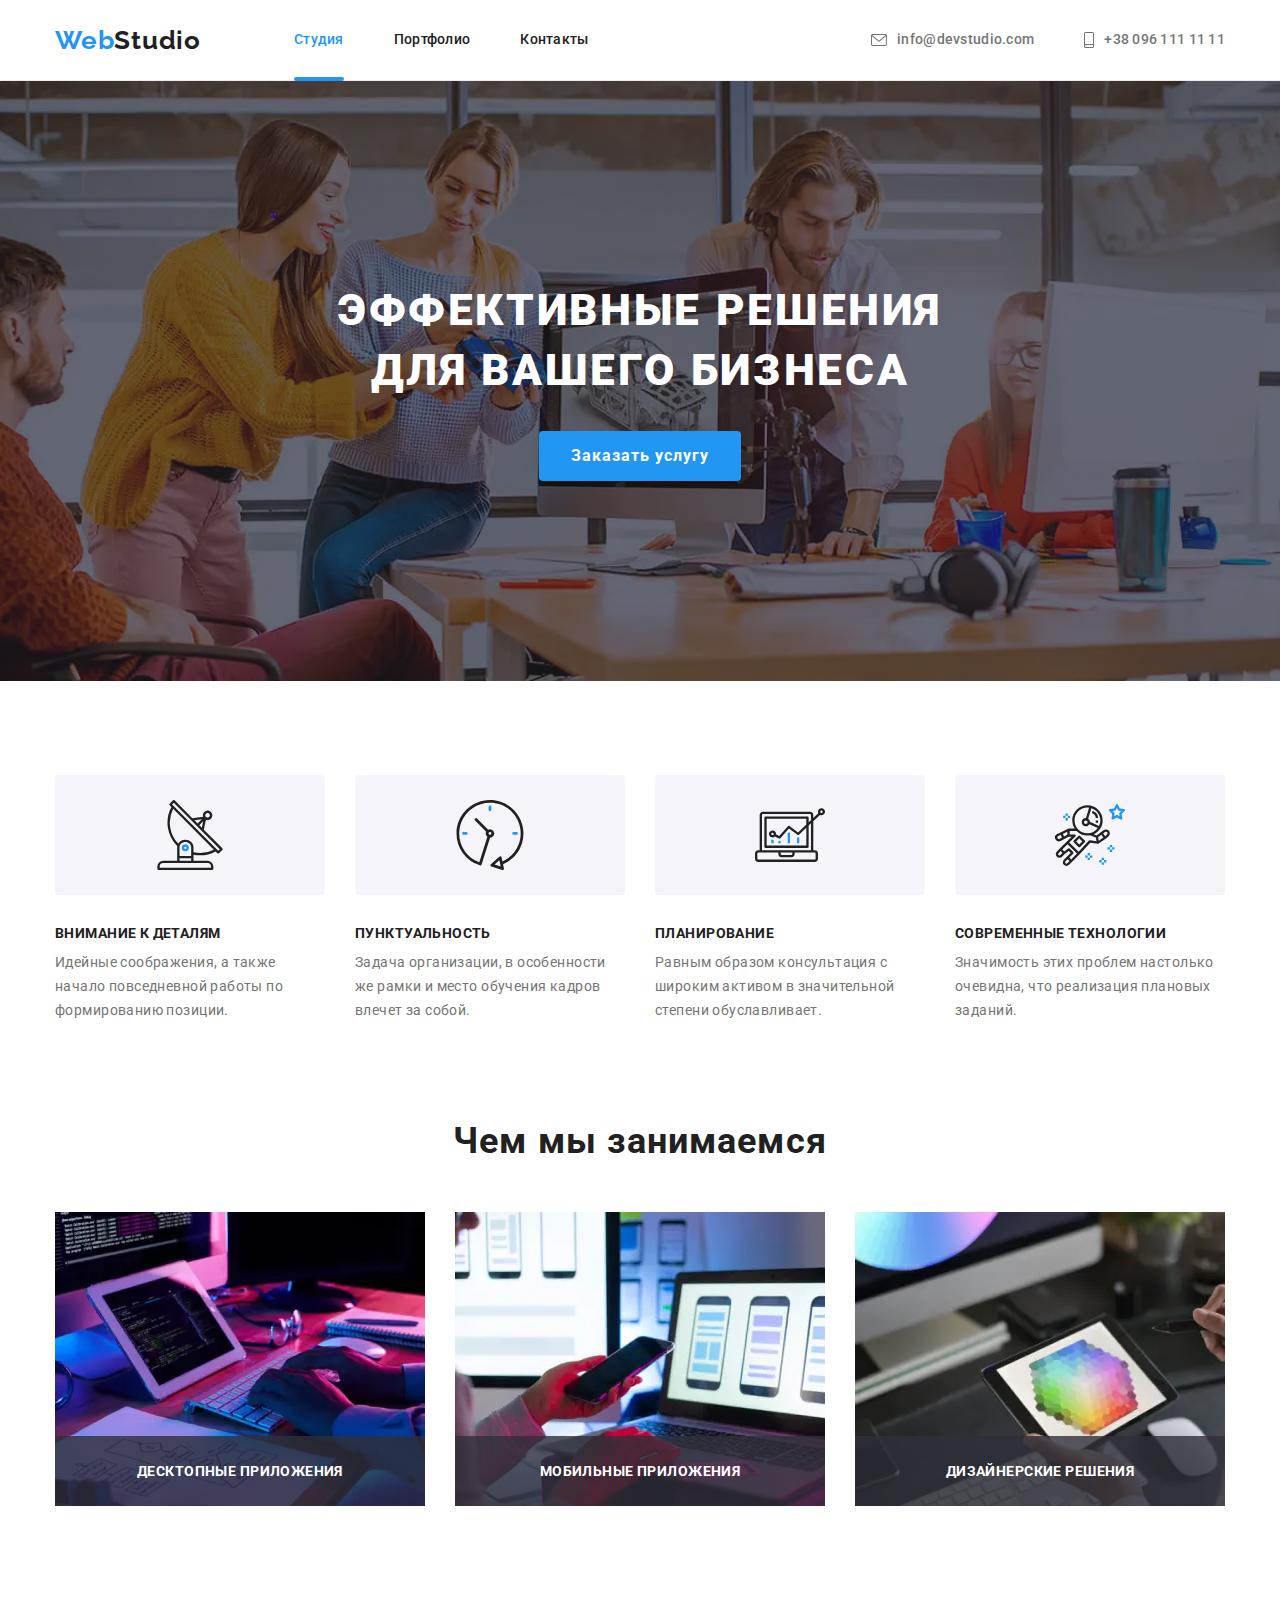
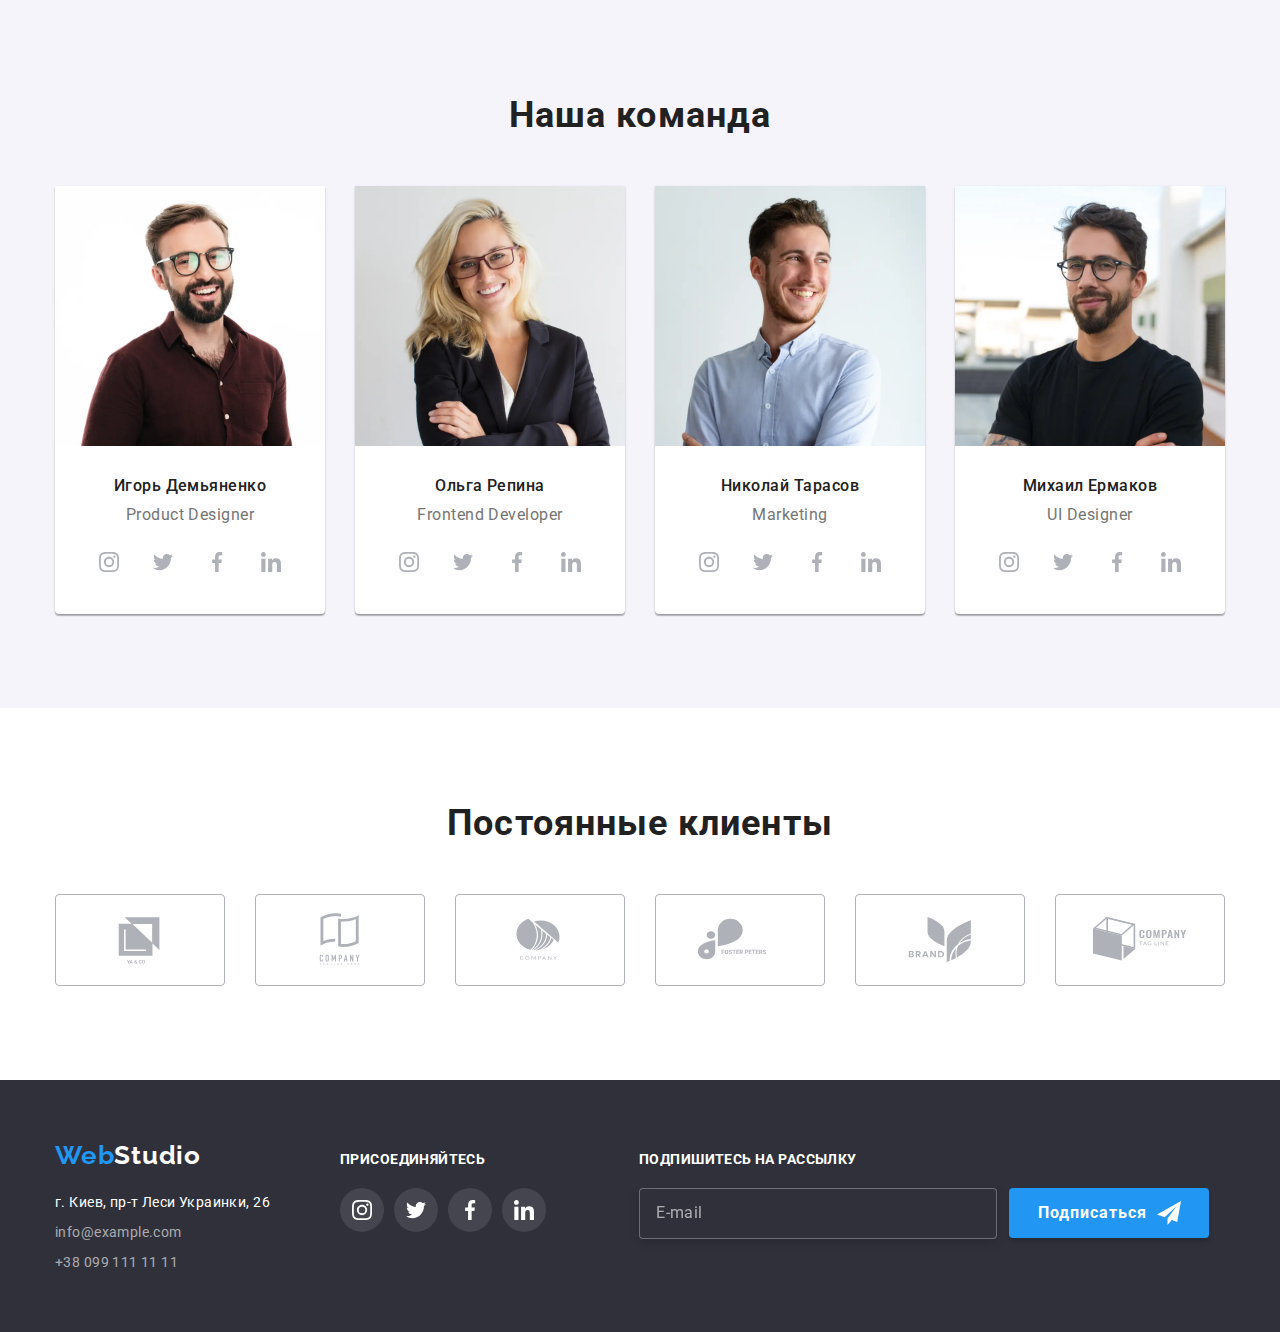
==== commit 4763f952: "change style" ====
--- a/index.html
+++ b/index.html
@@ -26,8 +26,7 @@
 			<div class="container header-container">
 				<nav class="nav">
 					<a href="./index.html" class="logo" lang="en">
-						<span class="logo-color">Web</span>
-						Studio
+						<span class="logo-color">Web</span>Studio
 					</a>
 					<ul class="list nav-list">
 						<li class="nav-list-item"><a href="./index.html" class="link nav-link current">Студия</a></li>
@@ -344,8 +343,7 @@
 			<div class="container footer-container">
 				<div class="footer-contacts">
 					<a href="./index.html" class="logo footer-logo" lang="en">
-						<span class="logo-color">Web</span>
-						Studio
+						<span class="logo-color">Web</span>Studio
 					</a>
 					<address class="studio-address" id="contacts">
 						<ul class="list footer-list">
@@ -419,10 +417,61 @@
 		<div class="backdrop is-hidden" data-modal>
 			<div class="modal-window">
 				<button class="close-modal" type="button" data-modal-close>
-					<svg class="icon footer-social-icon" width="18" height="18">
+					<svg class="icon icon-close" width="18" height="18">
 						<use href="./images/sprite/icons.svg#icon-close"></use>
 					</svg>
 				</button>
+				<form class="modal-form">
+					<h2 class="modal-form-title">Оставьте свои данные, мы вам перезвоним</h2>
+					<label class="modal-form-label">
+						<span class="modal-form-desc">Имя</span>
+						<div class="input-wrap">
+							<input type="text" name="name" class="modal-form-input" required />
+							<svg class="icon modal-form-icon" width="18" height="18">
+								<use href="./images/sprite/icons.svg#icon-form-user"></use>
+							</svg>
+						</div>
+					</label>
+					<label class="modal-form-label">
+						<span class="modal-form-desc">Телефон</span>
+						<div class="input-wrap">
+							<input type="tel" name="tel" class="modal-form-input" required />
+							<svg class="icon modal-form-icon" width="18" height="18">
+								<use href="./images/sprite/icons.svg#icon-form-tel"></use>
+							</svg>
+						</div>
+					</label>
+					<label class="modal-form-label">
+						<span class="modal-form-desc">Почта</span>
+						<div class="input-wrap">
+							<input type="email" name="email" class="modal-form-input" required />
+							<svg class="icon modal-form-icon" width="18" height="18">
+								<use href="./images/sprite/icons.svg#icon-form-mail"></use>
+							</svg>
+						</div>
+					</label>
+					<label class="modal-form-label">
+						<span class="modal-form-desc">Комментарий</span>
+						<textarea
+							name="desc"
+							cols="30"
+							rows="10"
+							class="modal-form-comment modal-form-input"
+							placeholder="Введите текст"
+						></textarea>
+					</label>
+					<p class="contract-check">
+						<label class="modal-check-label">
+							<input type="checkbox" name="check" class="modal-checkbox" required />
+							<span class="checkbox-icon"></span>
+							<span class="modal-check-desc">
+								Соглашаюсь с рассылкой и принимаю
+								<a href="#" class="link modal-link">Условия договора</a>
+							</span>
+						</label>
+					</p>
+					<button type="submit" class="btn modal-form-btn">Отправить</button>
+				</form>
 			</div>
 		</div>
 		<!-- Include js -->
--- a/styles/styles.css
+++ b/styles/styles.css
@@ -553,6 +553,7 @@
 	border-radius: 4px;
 	outline: none;
 	color: var(--white);
+	transition: border-color var(--anim-dur) var(--anim-func);
 }
 .sub-email::placeholder {
 	color: rgba(255, 255, 255, 0.6);
@@ -596,6 +597,7 @@
 	background-color: var(--white);
 	box-shadow: 0px 1px 3px rgba(0, 0, 0, 0.12), 0px 1px 1px rgba(0, 0, 0, 0.14), 0px 2px 1px rgba(0, 0, 0, 0.2);
 	border-radius: 4px;
+	padding: 40px;
 }
 .close-modal {
 	padding: 5px;
@@ -606,4 +608,116 @@
 	right: 8px;
 	top: 8px;
 	cursor: pointer;
-}
+	transition: color var(--anim-dur) var(--anim-func);
+}
+.icon-close {
+	fill: currentColor;
+}
+.close-modal:hover,
+.close-modal:focus {
+	color: var(--hover-link-color);
+}
+.modal-form {
+	display: block;
+}
+.modal-form-title {
+	margin-bottom: 12px;
+	font-size: 20px;
+	line-height: 1.15;
+	text-align: center;
+	letter-spacing: 0.03em;
+	color: var(--main-text-color);
+}
+.modal-form-desc {
+	display: block;
+	font-weight: 400;
+	font-size: 12px;
+	line-height: 1.17;
+	letter-spacing: 0.01em;
+	color: var(--grey-text-color);
+	margin-bottom: 4px;
+}
+.input-wrap {
+	position: relative;
+}
+.modal-form-input {
+	display: block;
+	margin-bottom: 10px;
+	padding: 12px;
+	padding-left: 42px;
+	width: 100%;
+	height: 40px;
+	border: 1px solid rgba(33, 33, 33, 0.2);
+	border-radius: 4px;
+	font-size: 16px;
+	outline: none;
+	line-height: 1;
+	transition: border-color var(--anim-dur) var(--anim-func);
+}
+.modal-form-input:hover,
+.modal-form-input:focus {
+	border-color: var(--hover-link-color);
+}
+.modal-form-icon {
+	position: absolute;
+	top: 50%;
+	left: 12px;
+	transform: translateY(-50%);
+	fill: currentColor;
+	transition: fill var(--anim-dur) var(--anim-func);
+}
+.modal-form-input:hover + .modal-form-icon,
+.modal-form-input:focus + .modal-form-icon {
+	fill: var(--hover-link-color);
+}
+.modal-form-comment {
+	resize: none;
+	height: 120px;
+	padding: 12px 16px;
+}
+.modal-form-comment::placeholder {
+	font-size: 12px;
+	line-height: 1.17;
+	letter-spacing: 0.01em;
+	color: rgba(117, 117, 117, 0.5);
+}
+.contract-check {
+	margin-top: 20px;
+	font-size: 14px;
+	line-height: 1.71;
+	letter-spacing: 0.03em;
+}
+.modal-check-label {
+	padding-left: 24px;
+	position: relative;
+	padding-left: 36px;
+	color: var(--grey-text-color);
+}
+.modal-checkbox {
+	-webkit-appearance: none;
+	-moz-appearance: none;
+	appearance: none;
+	position: absolute;
+}
+.modal-checkbox:checked + .checkbox-icon {
+	background-image: url("../images/sprite/check.svg");
+}
+.checkbox-icon {
+	display: inline-block;
+	width: 16px;
+	height: 15px;
+	position: absolute;
+	top: 50%;
+	left: 12px;
+	transform: translateY(-50%);
+	background-image: url("../images/sprite/check-border.svg");
+}
+.modal-link {
+	text-decoration: underline;
+	color: var(--hover-link-color);
+}
+.modal-form-btn {
+	display: block;
+	margin: 30px auto 0;
+	padding: 10px 55px 10px 56px;
+}
